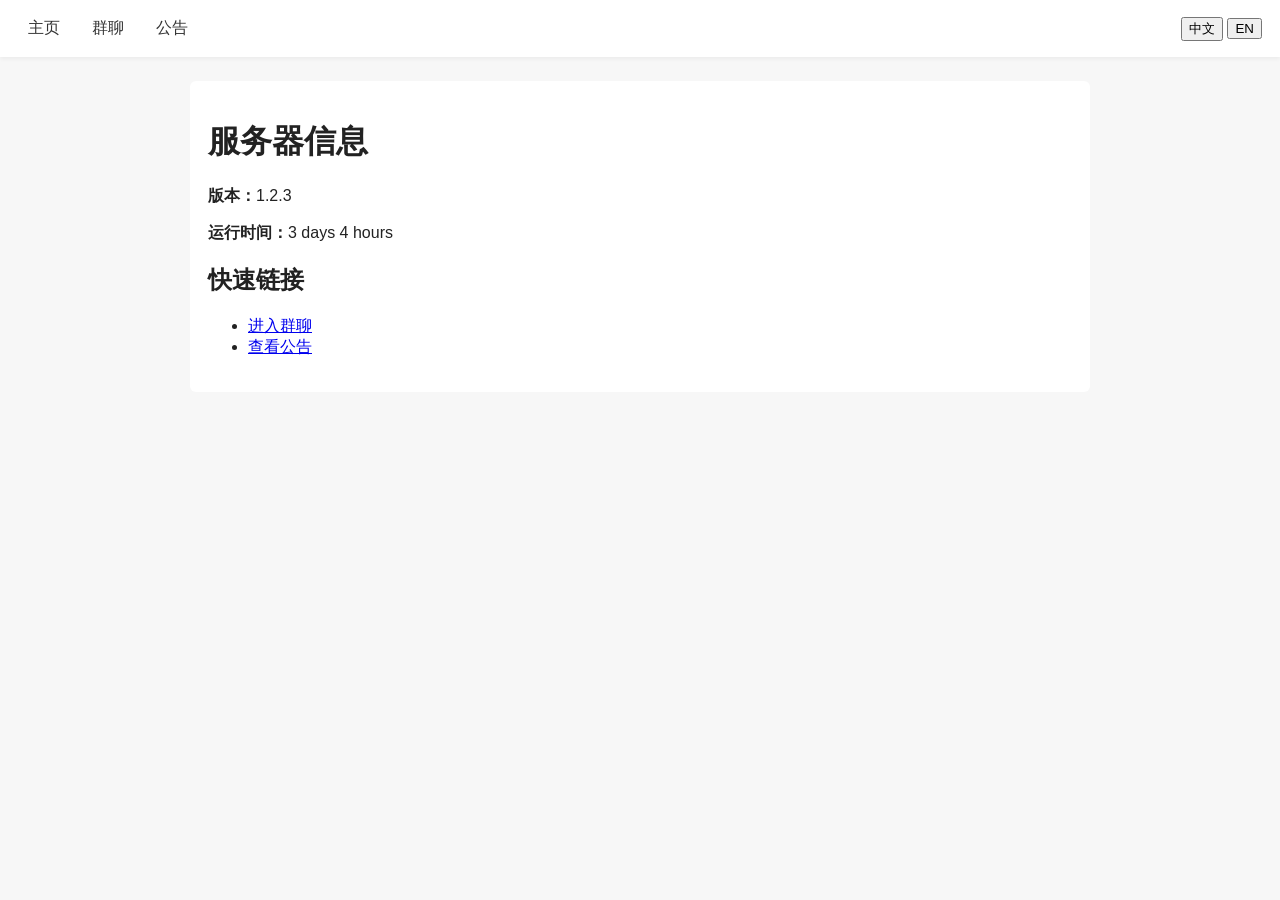
==== index.html @ 3dfa2e2a "update" ====
<!doctype html>
<html lang="zh-CN">
<head>
  <meta charset="utf-8" />
  <meta name="viewport" content="width=device-width,initial-scale=1" />
  <title>主页 - Server</title>
  <link rel="stylesheet" href="assets/style.css">
</head>
<body>
  <header>
    <nav>
      <a href="index.html" data-i18n="nav.home">主页</a>
      <a href="chat.html" data-i18n="nav.chat">群聊</a>
      <a href="announcements.html" data-i18n="nav.announcements">公告</a>
      <div class="lang-switch">
        <button id="lang-zh">中文</button>
        <button id="lang-en">EN</button>
      </div>
    </nav>
  </header>

  <main>
    <h1 data-i18n="home.title">服务器信息</h1>
    <section id="server-info">
      <p><strong data-i18n="home.version">版本：</strong><span id="server-version">—</span></p>
      <p><strong data-i18n="home.uptime">运行时间：</strong><span id="server-uptime">—</span></p>
    </section>

    <section>
      <h2 data-i18n="home.quick">快速链接</h2>
      <ul>
        <li><a href="chat.html" data-i18n="home.gotoChat">进入群聊</a></li>
        <li><a href="announcements.html" data-i18n="home.gotoAnnouncements">查看公告</a></li>
      </ul>
    </section>
  </main>

  <script src="assets/app.js"></script>
  <script>
    // Page-specific initialization
    document.addEventListener('DOMContentLoaded', function(){
      App.init();
      App.loadServerInfo();
    });
  </script>
</body>
</html>
---- assets/style.css ----
*{box-sizing:border-box;font-family:Segoe UI, Roboto, "Microsoft YaHei", sans-serif}
body{margin:0;padding:0;background:#f7f7f7;color:#222}
header{background:#fff;padding:12px 18px;box-shadow:0 2px 4px rgba(0,0,0,0.05)}
nav{display:flex;gap:12px;align-items:center}
nav a{color:#333;text-decoration:none;padding:6px 10px;border-radius:4px}
nav a:hover{background:#eee}
.lang-switch{margin-left:auto}
main{max-width:900px;margin:24px auto;padding:18px;background:#fff;border-radius:6px}
#chat-window{height:320px;overflow:auto;border:1px solid #e2e2e2;padding:12px;border-radius:6px;margin-bottom:12px}
#messages{list-style:none;padding:0;margin:0}
#messages li{padding:8px;border-bottom:1px solid #f0f0f0}
#chat-form{display:flex;gap:8px}
#chat-form input{flex:1;padding:8px}
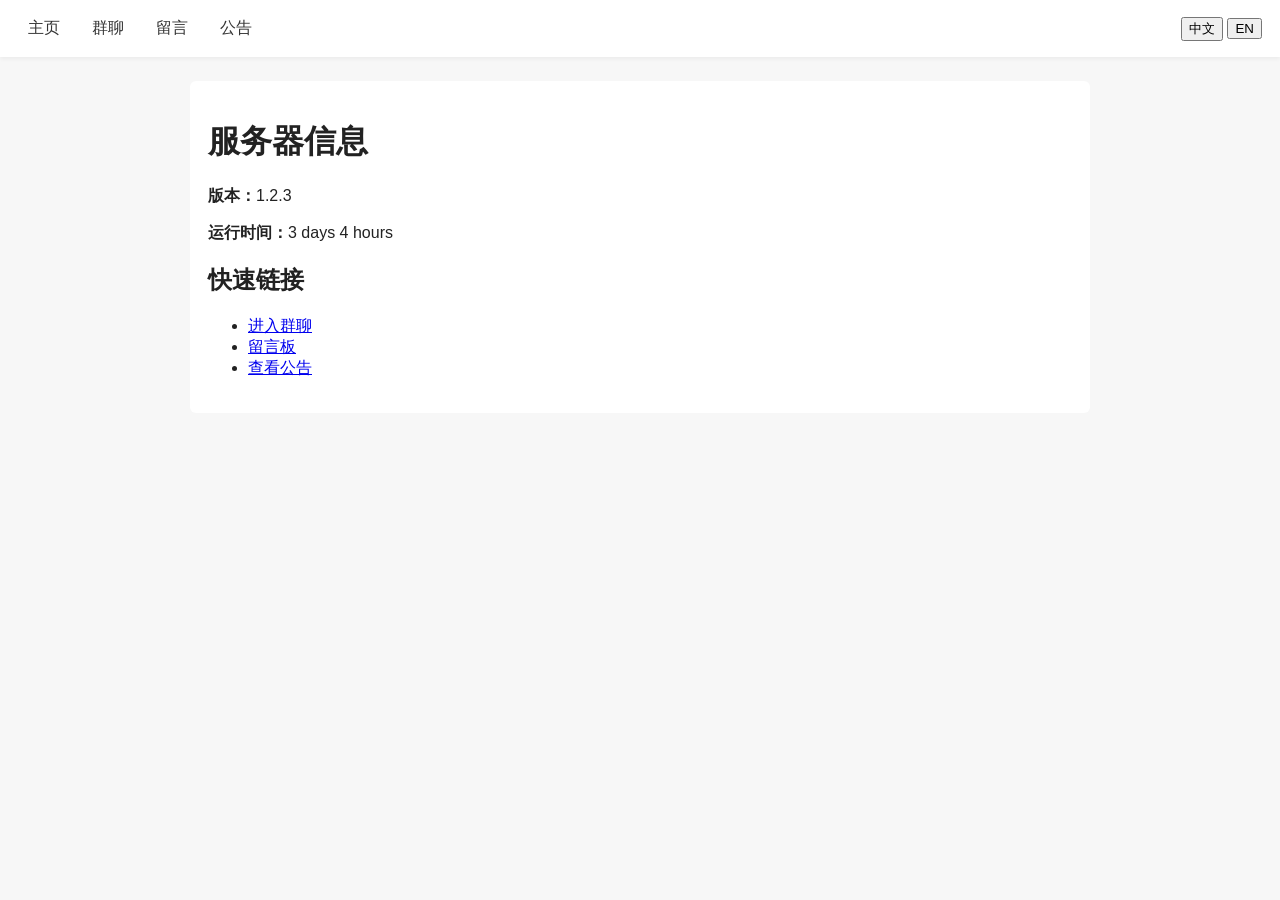
==== commit 5bda54a7: "test update" ====
--- a/index.html
+++ b/index.html
@@ -11,6 +11,7 @@
     <nav>
       <a href="index.html" data-i18n="nav.home">主页</a>
       <a href="chat.html" data-i18n="nav.chat">群聊</a>
+      <a href="messages.html" data-i18n="nav.messages">留言</a>
       <a href="announcements.html" data-i18n="nav.announcements">公告</a>
       <div class="lang-switch">
         <button id="lang-zh">中文</button>
@@ -30,6 +31,7 @@
       <h2 data-i18n="home.quick">快速链接</h2>
       <ul>
         <li><a href="chat.html" data-i18n="home.gotoChat">进入群聊</a></li>
+        <li><a href="messages.html" data-i18n="messages.title">留言板</a></li>
         <li><a href="announcements.html" data-i18n="home.gotoAnnouncements">查看公告</a></li>
       </ul>
     </section>
--- a/assets/style.css
+++ b/assets/style.css
@@ -10,4 +10,13 @@
 #messages{list-style:none;padding:0;margin:0}
 #messages li{padding:8px;border-bottom:1px solid #f0f0f0}
 #chat-form{display:flex;gap:8px}
-#chat-form input{flex:1;padding:8px}+#chat-form input{flex:1;padding:8px}
+
+/* messages page styles */
+#messages-list .message-item{border-bottom:1px solid #eee;padding:12px 0}
+#message-form{display:flex;flex-direction:column;gap:8px;margin-top:12px}
+#message-form input,#message-form textarea{padding:8px;border:1px solid #ddd;border-radius:4px}
+#message-form textarea{min-height:120px;resize:vertical}
+#message-form button{align-self:flex-end;padding:8px 14px;border-radius:4px;background:#1976d2;color:#fff;border:none}
+#pagination{display:flex;gap:6px;margin-top:12px}
+#pagination button{padding:6px 10px}
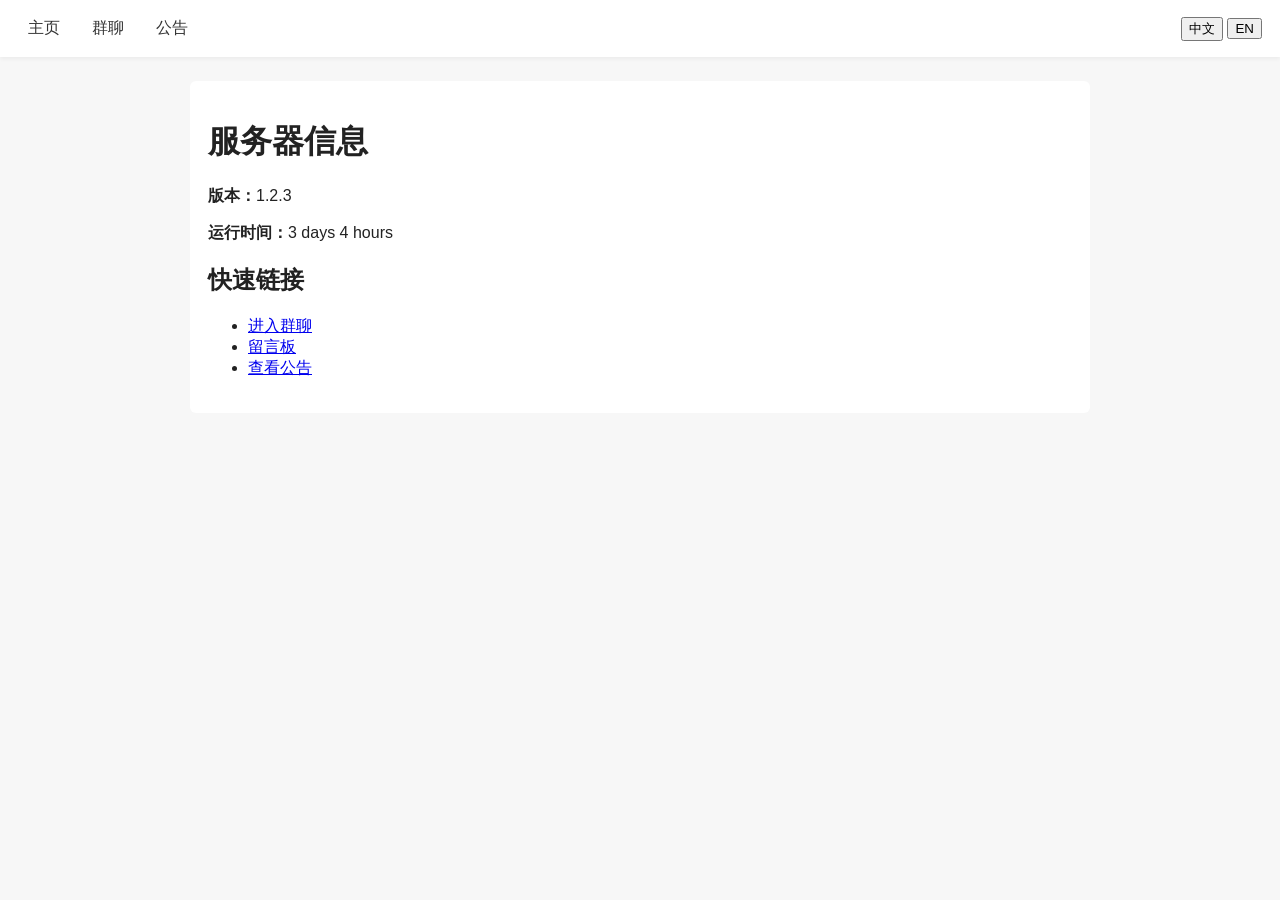
==== commit 62e9485a: "remove" ====
--- a/index.html
+++ b/index.html
@@ -11,7 +11,7 @@
     <nav>
       <a href="index.html" data-i18n="nav.home">主页</a>
       <a href="chat.html" data-i18n="nav.chat">群聊</a>
-      <a href="messages.html" data-i18n="nav.messages">留言</a>
+      <!-- messages link removed -->
       <a href="announcements.html" data-i18n="nav.announcements">公告</a>
       <div class="lang-switch">
         <button id="lang-zh">中文</button>
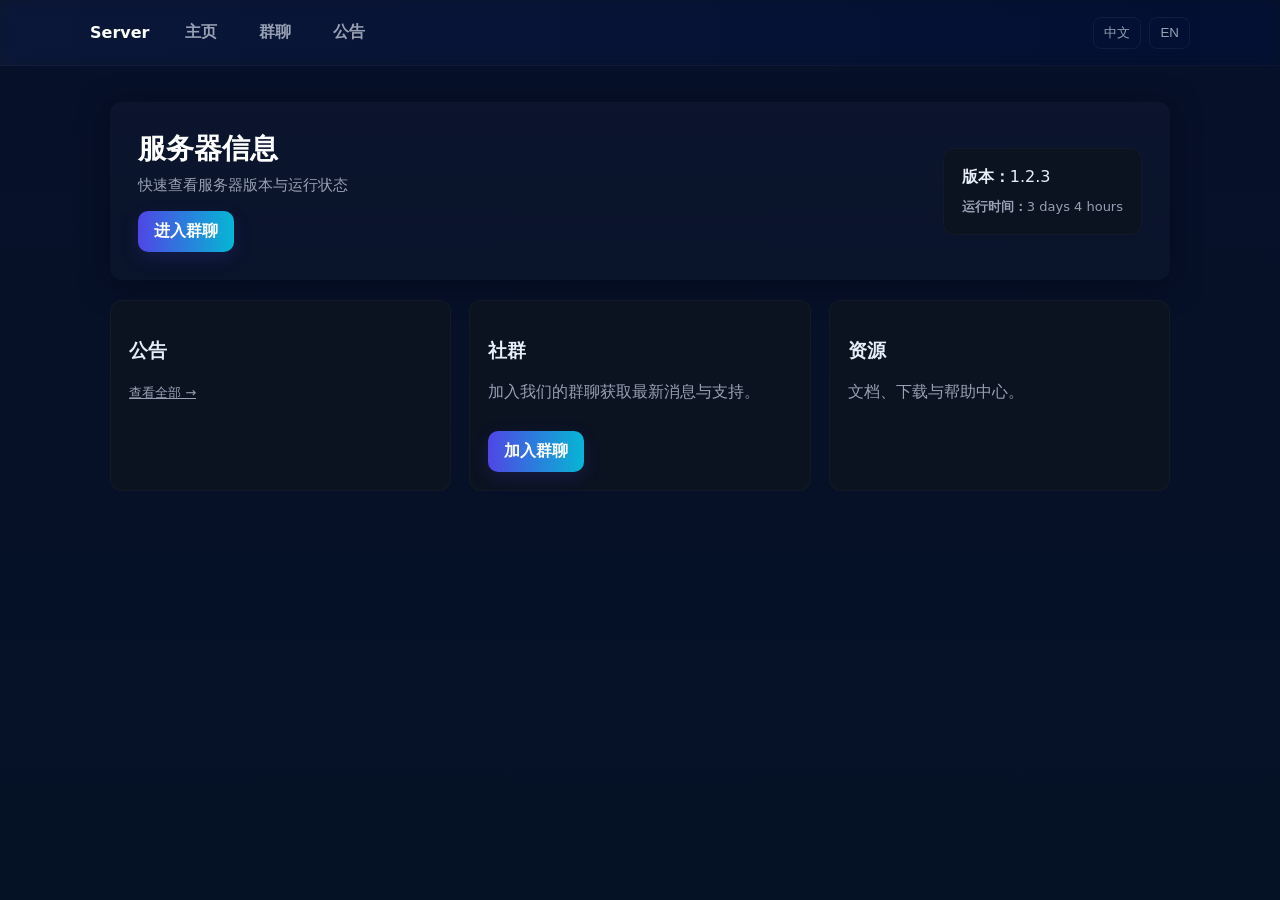
==== commit d1497469: "update" ====
--- a/index.html
+++ b/index.html
@@ -9,9 +9,9 @@
 <body>
   <header>
     <nav>
+      <div class="brand">Server</div>
       <a href="index.html" data-i18n="nav.home">主页</a>
       <a href="chat.html" data-i18n="nav.chat">群聊</a>
-      <!-- messages link removed -->
       <a href="announcements.html" data-i18n="nav.announcements">公告</a>
       <div class="lang-switch">
         <button id="lang-zh">中文</button>
@@ -20,21 +20,37 @@
     </nav>
   </header>
 
-  <main>
-    <h1 data-i18n="home.title">服务器信息</h1>
-    <section id="server-info">
-      <p><strong data-i18n="home.version">版本：</strong><span id="server-version">—</span></p>
-      <p><strong data-i18n="home.uptime">运行时间：</strong><span id="server-uptime">—</span></p>
+  <main class="container">
+    <section class="hero">
+      <div class="left">
+        <h1 data-i18n="home.title">服务器信息</h1>
+        <p class="muted">快速查看服务器版本与运行状态</p>
+        <div class="cta">
+          <a class="btn" href="chat.html" data-i18n="home.gotoChat">进入群聊</a>
+        </div>
+      </div>
+      <div class="right server-card card">
+        <div><strong data-i18n="home.version">版本：</strong><span id="server-version">—</span></div>
+        <div class="small"><strong data-i18n="home.uptime">运行时间：</strong><span id="server-uptime">—</span></div>
+      </div>
     </section>
 
-    <section>
-      <h2 data-i18n="home.quick">快速链接</h2>
-      <ul>
-        <li><a href="chat.html" data-i18n="home.gotoChat">进入群聊</a></li>
-        <li><a href="messages.html" data-i18n="messages.title">留言板</a></li>
-        <li><a href="announcements.html" data-i18n="home.gotoAnnouncements">查看公告</a></li>
-      </ul>
-    </section>
+    <div class="grid">
+      <div class="card">
+        <h3 data-i18n="ann.title">公告</h3>
+        <div class="ann-list" id="ann-preview"></div>
+        <a href="announcements.html" class="small muted">查看全部 →</a>
+      </div>
+      <div class="card">
+        <h3>社群</h3>
+        <p class="muted">加入我们的群聊获取最新消息与支持。</p>
+        <a href="chat.html" class="btn" style="margin-top:12px">加入群聊</a>
+      </div>
+      <div class="card">
+        <h3>资源</h3>
+        <p class="muted">文档、下载与帮助中心。</p>
+      </div>
+    </div>
   </main>
 
   <script src="assets/app.js"></script>
--- a/assets/style.css
+++ b/assets/style.css
@@ -1,22 +1,62 @@
-*{box-sizing:border-box;font-family:Segoe UI, Roboto, "Microsoft YaHei", sans-serif}
-body{margin:0;padding:0;background:#f7f7f7;color:#222}
-header{background:#fff;padding:12px 18px;box-shadow:0 2px 4px rgba(0,0,0,0.05)}
-nav{display:flex;gap:12px;align-items:center}
-nav a{color:#333;text-decoration:none;padding:6px 10px;border-radius:4px}
-nav a:hover{background:#eee}
-.lang-switch{margin-left:auto}
-main{max-width:900px;margin:24px auto;padding:18px;background:#fff;border-radius:6px}
-#chat-window{height:320px;overflow:auto;border:1px solid #e2e2e2;padding:12px;border-radius:6px;margin-bottom:12px}
+:root{
+  --bg:#0f1724; /* deep navy */
+  --card:#0b1220;
+  --muted:#98a0b3;
+  --accent:#4f46e5; /* indigo */
+  --glass: rgba(255,255,255,0.04);
+  --radius:12px;
+}
+*{box-sizing:border-box}
+html,body{height:100%}
+body{margin:0;font-family:Inter, "Segoe UI", Roboto, "Microsoft YaHei", system-ui, -apple-system, sans-serif;background:linear-gradient(180deg,#071029 0%,#051226 100%);color:#e6eef8;-webkit-font-smoothing:antialiased}
+header{backdrop-filter:saturate(140%) blur(8px);background:linear-gradient(90deg,rgba(255,255,255,0.03),transparent);position:sticky;top:0;z-index:40;padding:14px 28px;border-bottom:1px solid rgba(255,255,255,0.03)}
+nav{max-width:1100px;margin:0 auto;display:flex;align-items:center;gap:18px}
+nav a{color:var(--muted);text-decoration:none;padding:8px 12px;border-radius:10px;font-weight:600}
+nav a:hover{color:#fff;background:linear-gradient(90deg,rgba(255,255,255,0.03),transparent)}
+.brand{font-weight:700;color:#fff;margin-right:6px}
+.lang-switch{margin-left:auto;display:flex;gap:8px}
+.lang-switch button{background:transparent;border:1px solid rgba(255,255,255,0.05);color:var(--muted);padding:6px 10px;border-radius:8px;cursor:pointer}
+.lang-switch button:hover{color:#fff;border-color:rgba(255,255,255,0.12)}
+
+.container{max-width:1100px;margin:36px auto;padding:0 20px}
+.hero{display:flex;align-items:center;gap:24px;padding:28px;background:linear-gradient(180deg, rgba(255,255,255,0.02), rgba(255,255,255,0.01));border-radius:var(--radius);box-shadow:0 6px 30px rgba(2,6,23,0.6)}
+.hero .left{flex:1}
+.hero h1{margin:0;font-size:28px;color:#fff}
+.hero p{margin:8px 0 0;color:var(--muted);font-size:15px}
+.hero .cta{margin-top:16px}
+.btn{display:inline-block;background:linear-gradient(90deg,var(--accent),#06b6d4);color:#fff;padding:10px 16px;border-radius:10px;text-decoration:none;font-weight:600;box-shadow:0 6px 18px rgba(79,70,229,0.18)}
+
+.grid{display:grid;grid-template-columns:repeat(12,1fr);gap:18px;margin-top:20px}
+.card{grid-column:span 4;background:var(--card);padding:18px;border-radius:12px;border:1px solid rgba(255,255,255,0.03)}
+.server-card{grid-column:span 8;display:flex;flex-direction:column;gap:10px}
+.muted{color:var(--muted)}
+.small{font-size:13px;color:var(--muted)}
+
+#chat-window{height:380px;overflow:auto;border-radius:10px;padding:12px;background:var(--glass);border:1px solid rgba(255,255,255,0.03)}
 #messages{list-style:none;padding:0;margin:0}
-#messages li{padding:8px;border-bottom:1px solid #f0f0f0}
-#chat-form{display:flex;gap:8px}
-#chat-form input{flex:1;padding:8px}
+#messages li{padding:10px;border-radius:8px;margin-bottom:8px;background:linear-gradient(180deg, rgba(255,255,255,0.02), transparent)}
+#chat-form{display:flex;gap:8px;align-items:center;margin-top:12px}
+#chat-form input,#chat-form textarea{padding:10px;border-radius:8px;border:1px solid rgba(255,255,255,0.04);background:transparent;color:#fff}
+#chat-form input{min-width:160px}
+#chat-form button{padding:10px 14px;border-radius:8px;border:none;background:var(--accent);color:#fff;cursor:pointer}
 
-/* messages page styles */
-#messages-list .message-item{border-bottom:1px solid #eee;padding:12px 0}
-#message-form{display:flex;flex-direction:column;gap:8px;margin-top:12px}
-#message-form input,#message-form textarea{padding:8px;border:1px solid #ddd;border-radius:4px}
-#message-form textarea{min-height:120px;resize:vertical}
-#message-form button{align-self:flex-end;padding:8px 14px;border-radius:4px;background:#1976d2;color:#fff;border:none}
-#pagination{display:flex;gap:6px;margin-top:12px}
-#pagination button{padding:6px 10px}+.ann-list{display:grid;grid-template-columns:repeat(auto-fill,minmax(260px,1fr));gap:12px;margin-top:12px}
+.ann-item{background:linear-gradient(180deg, rgba(255,255,255,0.02), rgba(255,255,255,0.01));padding:14px;border-radius:10px;border:1px solid rgba(255,255,255,0.03)}
+.ann-item h3{margin:0 0 8px;color:#fff}
+.ann-item p{margin:0;color:var(--muted)}
+
+footer{max-width:1100px;margin:36px auto;padding:20px;color:var(--muted);text-align:center}
+
+@media (max-width:900px){
+  .hero{flex-direction:column;align-items:flex-start}
+  .grid{grid-template-columns:repeat(6,1fr)}
+  .server-card{grid-column:span 6}
+  .card{grid-column:span 6}
+}
+
+@media (max-width:520px){
+  nav{padding:0 6px}
+  .grid{grid-template-columns:repeat(1,1fr)}
+  .card,.server-card{grid-column:span 1}
+  .hero h1{font-size:20px}
+}
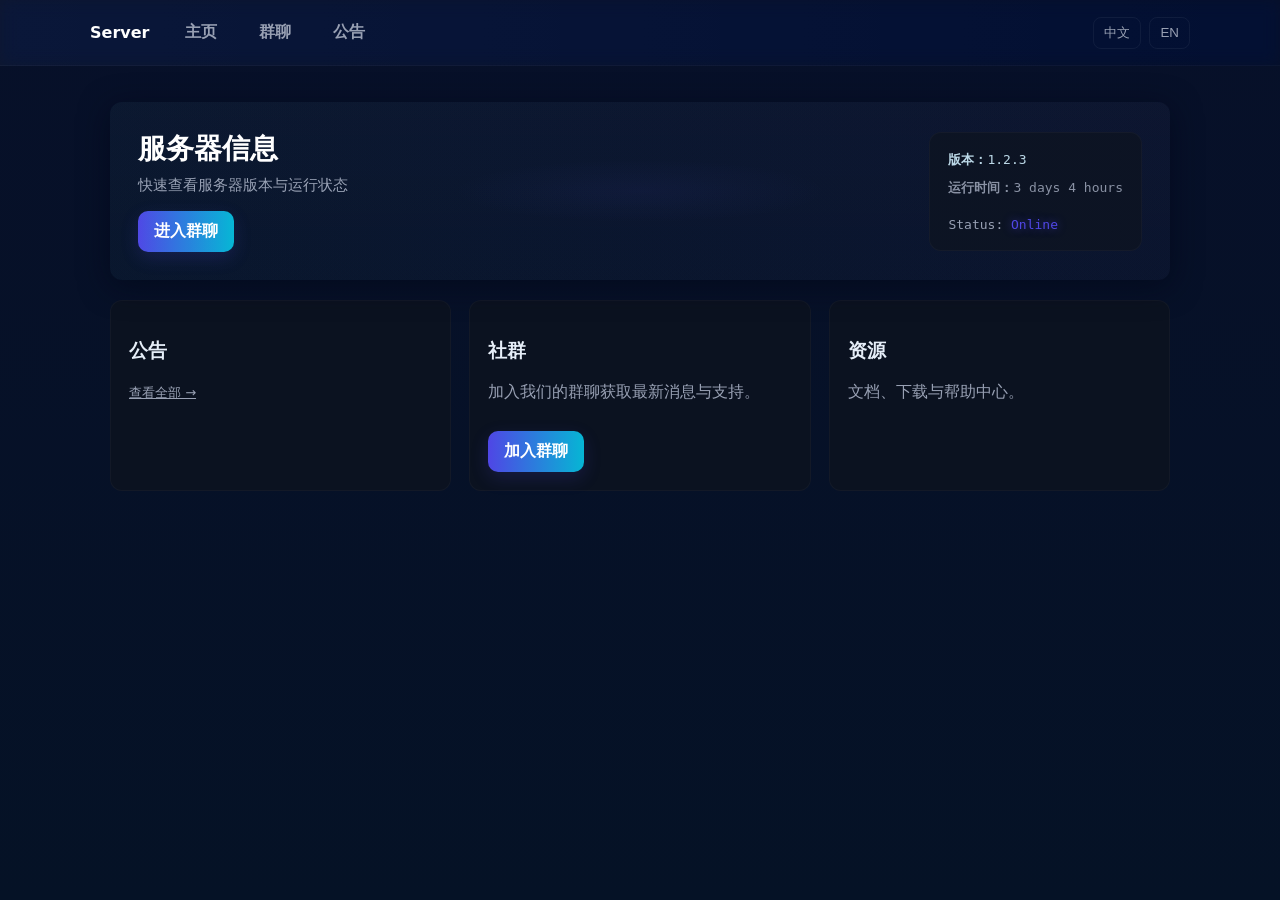
==== commit 0824bd11: "update" ====
--- a/index.html
+++ b/index.html
@@ -22,6 +22,7 @@
 
   <main class="container">
     <section class="hero">
+      <div class="grid-bg" aria-hidden="true"></div>
       <div class="left">
         <h1 data-i18n="home.title">服务器信息</h1>
         <p class="muted">快速查看服务器版本与运行状态</p>
@@ -29,9 +30,10 @@
           <a class="btn" href="chat.html" data-i18n="home.gotoChat">进入群聊</a>
         </div>
       </div>
-      <div class="right server-card card">
-        <div><strong data-i18n="home.version">版本：</strong><span id="server-version">—</span></div>
-        <div class="small"><strong data-i18n="home.uptime">运行时间：</strong><span id="server-uptime">—</span></div>
+      <div class="right server-card card terminal">
+        <div class="line"><strong data-i18n="home.version">版本：</strong><span id="server-version">—</span></div>
+        <div class="line small"><strong data-i18n="home.uptime">运行时间：</strong><span id="server-uptime">—</span></div>
+        <div style="margin-top:10px;font-size:13px;color:var(--muted)">Status: <span class="neon">Online</span></div>
       </div>
     </section>
 
--- a/assets/style.css
+++ b/assets/style.css
@@ -20,11 +20,23 @@
 
 .container{max-width:1100px;margin:36px auto;padding:0 20px}
 .hero{display:flex;align-items:center;gap:24px;padding:28px;background:linear-gradient(180deg, rgba(255,255,255,0.02), rgba(255,255,255,0.01));border-radius:var(--radius);box-shadow:0 6px 30px rgba(2,6,23,0.6)}
+.hero{position:relative;overflow:hidden}
+.hero::before{content:"";position:absolute;inset:0;background:radial-gradient(ellipse at center, rgba(79,70,229,0.06), transparent 25%), linear-gradient(90deg, rgba(6,182,212,0.02), rgba(79,70,229,0.02));mix-blend-mode:screen;pointer-events:none}
+.grid-bg{position:absolute;inset: -20% -10%;background-image:repeating-linear-gradient(0deg,rgba(255,255,255,0.02) 0 1px,transparent 1px 40px),repeating-linear-gradient(90deg,rgba(255,255,255,0.01) 0 1px,transparent 1px 40px);opacity:0.06;transform:translateZ(0);animation:moveGrid 20s linear infinite}
+
+@keyframes moveGrid{from{transform:translateY(0)}to{transform:translateY(-120px)}}
+
+.neon{color:var(--accent);text-shadow:0 0 8px rgba(79,70,229,0.6),0 0 24px rgba(6,182,212,0.08)}
+
+.terminal{background:rgba(3,7,18,0.6);border:1px solid rgba(79,70,229,0.12);padding:12px;border-radius:10px;font-family:ui-monospace, SFMono-Regular, Menlo, Monaco, "Roboto Mono", "Microsoft YaHei", monospace;color:#cfeefd}
+.terminal .line{opacity:0.9;font-size:13px}
 .hero .left{flex:1}
 .hero h1{margin:0;font-size:28px;color:#fff}
 .hero p{margin:8px 0 0;color:var(--muted);font-size:15px}
 .hero .cta{margin-top:16px}
 .btn{display:inline-block;background:linear-gradient(90deg,var(--accent),#06b6d4);color:#fff;padding:10px 16px;border-radius:10px;text-decoration:none;font-weight:600;box-shadow:0 6px 18px rgba(79,70,229,0.18)}
+
+.btn.ghost{background:transparent;border:1px solid rgba(255,255,255,0.06);box-shadow:none;color:#cfeefd}
 
 .grid{display:grid;grid-template-columns:repeat(12,1fr);gap:18px;margin-top:20px}
 .card{grid-column:span 4;background:var(--card);padding:18px;border-radius:12px;border:1px solid rgba(255,255,255,0.03)}
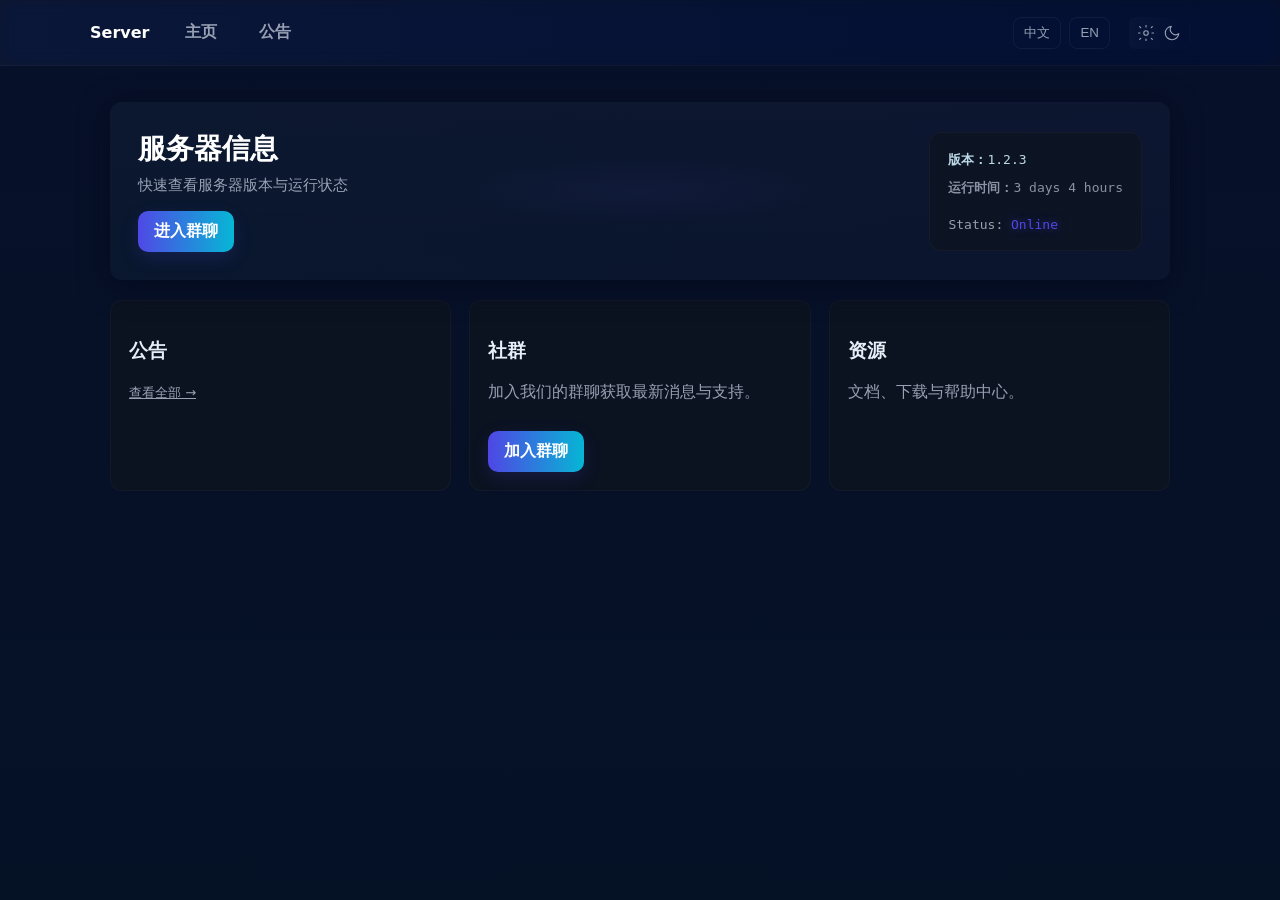
==== commit f6623af4: "update" ====
--- a/index.html
+++ b/index.html
@@ -11,7 +11,7 @@
     <nav>
       <div class="brand">Server</div>
       <a href="index.html" data-i18n="nav.home">主页</a>
-      <a href="chat.html" data-i18n="nav.chat">群聊</a>
+      <!-- chat removed -->
       <a href="announcements.html" data-i18n="nav.announcements">公告</a>
       <div class="lang-switch">
         <button id="lang-zh">中文</button>
--- a/assets/style.css
+++ b/assets/style.css
@@ -17,6 +17,17 @@
 .lang-switch{margin-left:auto;display:flex;gap:8px}
 .lang-switch button{background:transparent;border:1px solid rgba(255,255,255,0.05);color:var(--muted);padding:6px 10px;border-radius:8px;cursor:pointer}
 .lang-switch button:hover{color:#fff;border-color:rgba(255,255,255,0.12)}
+
+/* theme toggle button */
+.theme-toggle{display:inline-flex;align-items:center;gap:8px;padding:6px 8px;border-radius:8px;border:1px solid transparent;background:linear-gradient(90deg,rgba(255,255,255,0.02),transparent);color:var(--muted);cursor:pointer;font-weight:600}
+.theme-toggle:hover{border-color:rgba(255,255,255,0.06);color:#fff}
+.theme-toggle .icon{width:18px;height:18px;display:inline-block;transition:transform .35s ease,opacity .25s}
+.theme-toggle .icon svg{width:100%;height:100%;display:block}
+.theme-toggle.is-light{background:linear-gradient(90deg,rgba(0,0,0,0.03),transparent);color:var(--muted)}
+
+/* smooth transitions for theme change */
+body, header, .card, .btn, .server-card, .ann-item, .hero{transition:background-color .45s ease, color .35s ease, border-color .35s ease, box-shadow .45s ease}
+
 
 .container{max-width:1100px;margin:36px auto;padding:0 20px}
 .hero{display:flex;align-items:center;gap:24px;padding:28px;background:linear-gradient(180deg, rgba(255,255,255,0.02), rgba(255,255,255,0.01));border-radius:var(--radius);box-shadow:0 6px 30px rgba(2,6,23,0.6)}
@@ -72,3 +83,26 @@
   .card,.server-card{grid-column:span 1}
   .hero h1{font-size:20px}
 }
+
+/* Light theme overrides */
+[data-theme="light"]{
+  --bg: #f6f9fc;
+  --card: #ffffff;
+  --muted: #596273;
+  --accent: #2563eb; /* blue */
+  --glass: rgba(3,7,18,0.03);
+  color-scheme: light;
+}
+
+/* Accessibility & focus */
+.skip-link{position:absolute;left:-9999px;top:auto;width:1px;height:1px;overflow:hidden}
+.skip-link:focus{left:8px;top:8px;width:auto;height:auto;background:#000;color:#fff;padding:8px 12px;border-radius:6px;z-index:9999}
+
+:focus{outline:none}
+:focus-visible{outline:3px solid rgba(79,70,229,0.6);outline-offset:3px;border-radius:6px}
+
+/* High contrast mode support */
+@media (prefers-contrast:more){
+  :root{--muted:#8892a6}
+  nav a{color:var(--muted)}
+}
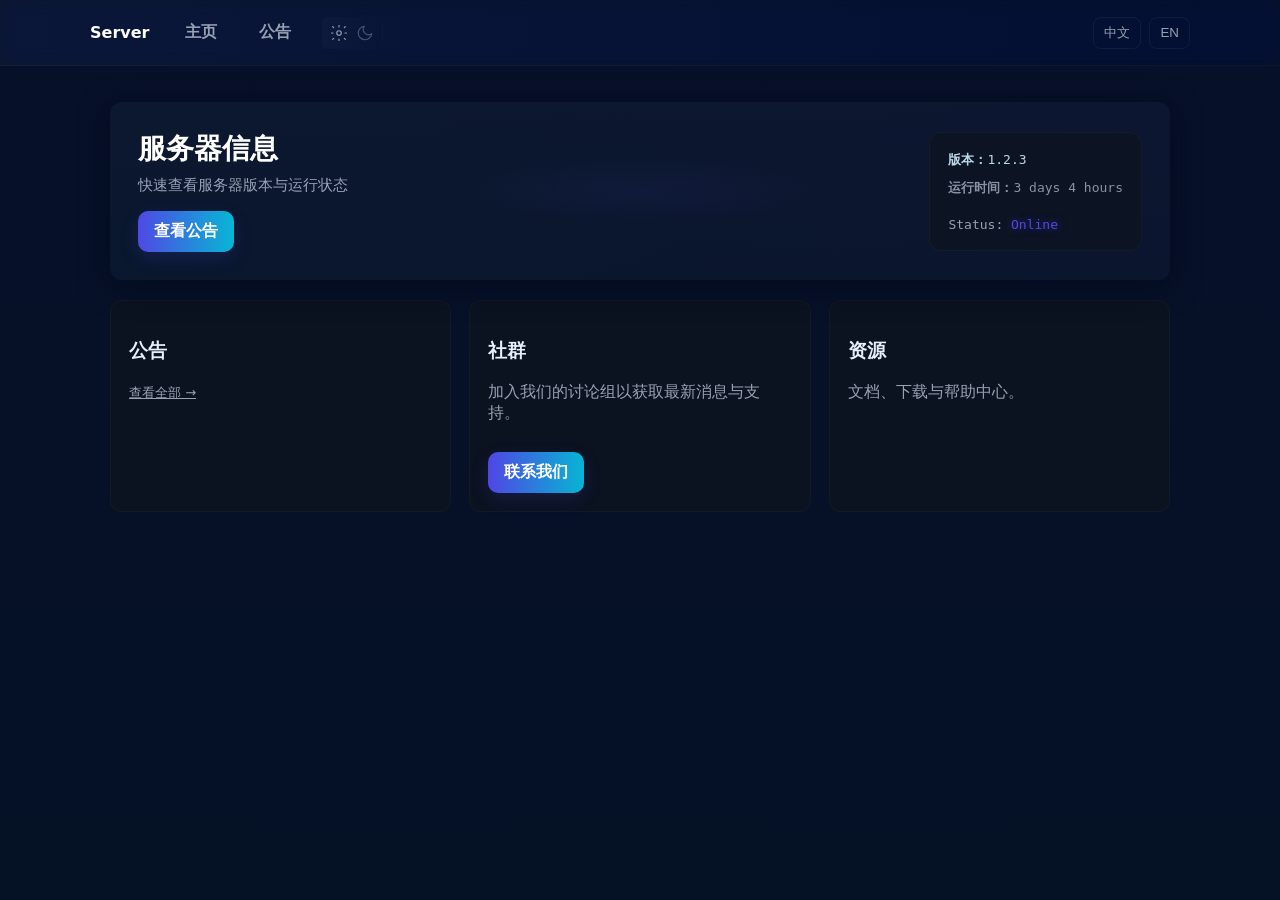
==== commit aa9f6ff4: "update" ====
--- a/index.html
+++ b/index.html
@@ -27,7 +27,8 @@
         <h1 data-i18n="home.title">服务器信息</h1>
         <p class="muted">快速查看服务器版本与运行状态</p>
         <div class="cta">
-          <a class="btn" href="chat.html" data-i18n="home.gotoChat">进入群聊</a>
+          <!-- chat removed -->
+          <a class="btn" href="announcements.html" data-i18n="home.gotoAnnouncements">查看公告</a>
         </div>
       </div>
       <div class="right server-card card terminal">
@@ -45,8 +46,8 @@
       </div>
       <div class="card">
         <h3>社群</h3>
-        <p class="muted">加入我们的群聊获取最新消息与支持。</p>
-        <a href="chat.html" class="btn" style="margin-top:12px">加入群聊</a>
+        <p class="muted">加入我们的讨论组以获取最新消息与支持。</p>
+        <a href="mailto:contact@example.com" class="btn" style="margin-top:12px">联系我们</a>
       </div>
       <div class="card">
         <h3>资源</h3>
--- a/assets/style.css
+++ b/assets/style.css
@@ -27,6 +27,14 @@
 
 /* smooth transitions for theme change */
 body, header, .card, .btn, .server-card, .ann-item, .hero{transition:background-color .45s ease, color .35s ease, border-color .35s ease, box-shadow .45s ease}
+
+/* theme toggle animation */
+.theme-toggle.animating .icon{transform:rotate(20deg) scale(0.95)}
+.theme-toggle .icon.icon-moon{opacity:0.45;transform:translateY(0)}
+.theme-toggle.is-light .icon.icon-moon{opacity:1}
+.theme-toggle.is-light .icon.icon-sun{opacity:0.45}
+
+.theme-toggle[aria-pressed="true"]{box-shadow:0 6px 18px rgba(79,70,229,0.14)}
 
 
 .container{max-width:1100px;margin:36px auto;padding:0 20px}
